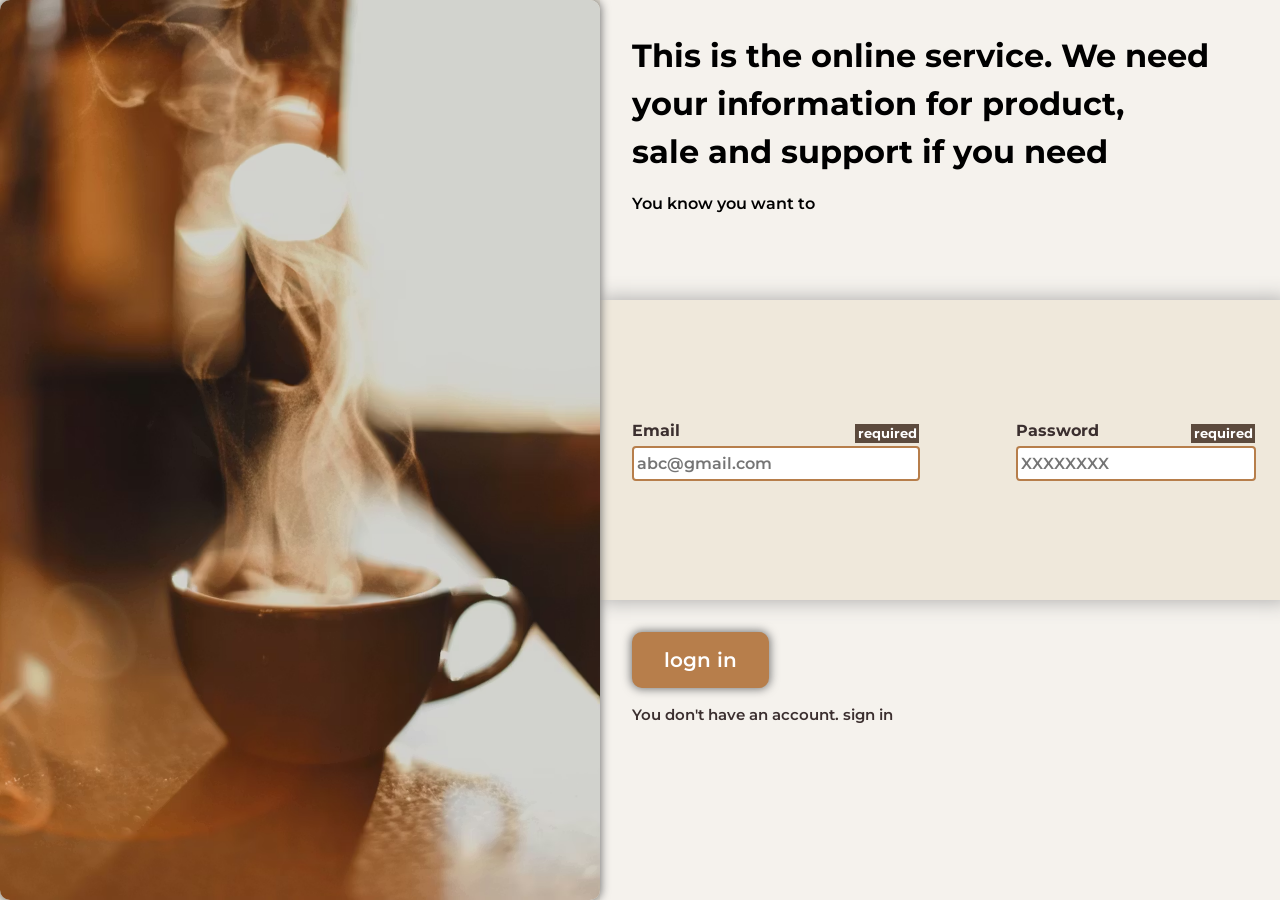
==== login.html @ 06b3f34a "add logn in html" ====
<!DOCTYPE html>
<html lang="en">
<head>
    <meta charset="UTF-8">
    <meta name="viewport" content="width=device-width, initial-scale=1.0">
    <title>Sign up</title>
    <link rel="stylesheet" href="style.css">
    <script src="script.js" defer></script>
</head>
<body>
    <div class="sign_in">
        <div class="image">
            <img src="image/side_picture.avif" alt="image">
        </div>
        <form id="form" class="form_signin" action="#" method="get">
            <div class="head_form">
                <h1 class="title">This is the online service. We need your information for product, sale and support if you need </h1>
                <p class="description">You know you want to</p>
            </div>
            <div class="body_form">
                <div class="email_user">
                    <label for="email">Email</label>
                    <input type="email" name="email" id="email" placeholder="abc@gmail.com" required>
                    <span></span>
                </div>
                <div class="password_field">
                    <label for="password">Password</label>
                    <input type="password" name="password" id="password" placeholder="XXXXXXXX" required minlength="8" maxlength="100">
                    <span></span>
                </div>
            </div>
            <div class="foot_form">
                <button id="btn" type="submit">logn in</button>
                <p>You don't have an account. <span class="sign">sign in</span></p>
            </div>
        </form>
    </div>
</body>
</html>
---- style.css ----
@import url('https://fonts.googleapis.com/css2?family=Montserrat:ital,wght@0,100..900;1,100..900&display=swap');
/*
  Josh's Custom CSS Reset
  https://www.joshwcomeau.com/css/custom-css-reset/
*/

*, *::before, *::after {
  box-sizing: border-box;
}

*:not(dialog) {
  margin: 0;
}

@media (prefers-reduced-motion: no-preference) {
  html {
    interpolate-size: allow-keywords;
  }
}

body {
  line-height: 1.5;
  -webkit-font-smoothing: antialiased;
  font-family: "Montserrat", sans-serif;
  background-color: var(--color-container);
}

img, picture, video, canvas, svg {
  display: block;
  max-width: 100%;
}

input, button, textarea, select {
  font: inherit;
}

p, h1, h2, h3, h4, h5, h6 {
  overflow-wrap: break-word;
  font-family: inherit;
}

p {
  text-wrap: pretty;
}
h1, h2, h3, h4, h5, h6 {
  text-wrap: balance;
}

#root, #__next {
  isolation: isolate;
}

:root {
  /* Màu nền trang */
  --color-background: #f5f2ed;   /* giấy cũ, beige nhẹ */
  --color-container: #efe8db;    /* container nhạt hơn nền để tạo chiều sâu */

  /* Màu chữ */
  --color-text-main: #3b2f2f;    /* nâu sẫm, dễ đọc */
  --color-text-secondary: #5c4a3d; /* nâu nhạt hơn cho subtitle / caption */
  --color-text-accent: #7c5e3c;  /* nâu đỏ ấm để nhấn nhá link / highlight */

  /* Màu nút / link / accent */
  --color-accent: #b77e4b;       /* nâu vàng ấm, tạo điểm nhấn */
  --color-accent-hover: #d1670b; /* hover đậm hơn */

  /* Border, divider */
  --color-border: #d4c3b0;       /* nâu nhạt / sepia */

  --body-font: "Montserrat", sans-serif;
  --second-font: "Dancing Script", cursive;
  --biggest-font-size: 3rem;
  --bigger-font-size: 2rem;
  --h1-font-size: 1.5rem;
  --h2-font-size: 1.25rem;
  --h3-font-size: 1rem;
  --normal-font-size: .938rem;
  --small-font-size: .813rem;
  
  --font-regular: 400;
  --font-semi-bold: 600;
  --font-bold: 700;
}

/* style sign in */

.sign_in{
    height: 100vh;
    width: 100vw;

    display: flex;
}

.sign_in .image{
    flex-shrink: 0;
    width: fit-content;
    height: 100vh;
    z-index: 2;
    overflow: hidden;
    border-radius: 10px;
    box-shadow: 0 0 10px 1px rgb(115, 115, 115);
}

.sign_in .image img{
    height: 100vh;
    object-fit: cover;
}

.sign_in .form_signin{
    display: flex;
    flex-direction: column;
    max-height: 100vh;
}

.sign_in .form_signin .head_form,
.sign_in .form_signin .body_form,
.sign_in .form_signin .foot_form{
    height: calc(100vh / 3);
}

.sign_in .form_signin .head_form{
    display: flex;
    padding: 2rem;
    flex-direction: column;
    background-color: var(--color-background);
}

.sign_in .form_signin .head_form .description{
    font-weight: var(--font-semi-bold);
    margin-top: 1rem;
}

.sign_in .form_signin .body_form{
    background-color: var(--color-container);
    color: var(--color-text-main);
    padding: 0 2rem;
    display: flex;
    justify-content: flex-start;
    align-items: center;
    gap: 6rem;
    box-shadow: 0 0 20px 1px rgb(172, 171, 171);
    z-index: 1;
}

.sign_in .form_signin .body_form .left{
    display: flex;
    flex-direction: column;
}

.sign_in .form_signin .body_form .right{
    display: flex;
    flex-direction: column;
}

.sign_in .form_signin .body_form label{
    display: block;
    font-weight: var(--font-bold);
    margin-bottom: 0.2rem;
}

.sign_in .form_signin .body_form div > div{
    margin-bottom: 0.5rem;
}

.sign_in .form_signin .foot_form{
    padding: 2rem;
    background-color: var(--color-background);
    color: var(--color-text-main);
    font-size: var(--normal-font-size);
    font-weight: var(--font-semi-bold);
}

.sign_in .form_signin .foot_form button[type="submit"]{
    padding: 0.8rem 2rem;
    font-size: var(--h2-font-size);
    margin-bottom: 1rem;
    background-color: var(--color-accent);
    border: none;
    color: white;
    border-radius: 10px;
    transition: 0.3s ease;
    box-shadow: 0 0 10px 1px rgb(115, 115, 115);
}

.sign_in .form_signin .foot_form button[type="submit"]:hover{
    background-color: var(--color-accent-hover);
    cursor: pointer;
    padding: 0.8rem 2.5rem
}

.sign_in .form_signin .foot_form .log{
    font-weight: var(--font-bold);
    color: var(--color-accent);
    transition: 0.3s ease;
}

.sign_in .form_signin .foot_form .log:hover{
    color: var(--color-accent-hover);
    cursor: pointer;
}

.sign_in .form_signin .body_form input{
    border-radius: 4px;
    border: 2px solid var(--color-accent);
}

.sign_in .form_signin .body_form input:focus{
    border: 2px solid var(--color-accent-hover);
}

.sign_in .form_signin .body_form input{
    outline: none;
    padding: 0.2rem;
    height: 2.2rem;
    width: 15rem;
    font-weight: var(--font-semi-bold);
    color: var(--color-text-accent);
}

.sign_in .form_signin .body_form input:user-invalid{
    border: 2px solid red;
}

.sign_in .form_signin .body_form input:user-invalid + span::after{
    content: "✖";
    color: red;
}

.sign_in .form_signin .body_form input:user-valid + span::after{
    content: "✓";
    color: green;
}

.sign_in .form_signin .body_form input[type="email"]{
    width: 18rem;
}

.sign_in .form_signin .body_form input:user-invalid{
    border: 2px solid red;
}

.sign_in .form_signin .body_form input + span{
    position: relative;
}

.sign_in .form_signin .body_form input[type="text"] + span::before, 
.sign_in .form_signin .body_form input[type="email"] + span::before,
.sign_in .form_signin .body_form input[type="password"] + span::before{
    content: "required";
    position: absolute;
    display: block;
    background-color: var(--color-text-secondary);
    font-weight: var(--font-bold);
    color: white;
    font-size: var(--small-font-size);
    width: 4rem;
    text-align: center;
    right: 1px;
    bottom: 30px;
}

.sign_in .form_signin .body_form .password_field{
    position: relative;
}

.sign_in .form_signin .body_form .password_field .password_rule{
    position: absolute;
    width: 18rem;
    left: 240px;
    top: 8px;
    visibility: hidden;
}

.sign_in .form_signin .body_form .password_field .password_rule li.valid{
    color: green;
}

.sign_in .form_signin .body_form .password_field:focus-within .password_rule{
    visibility: visible;
}
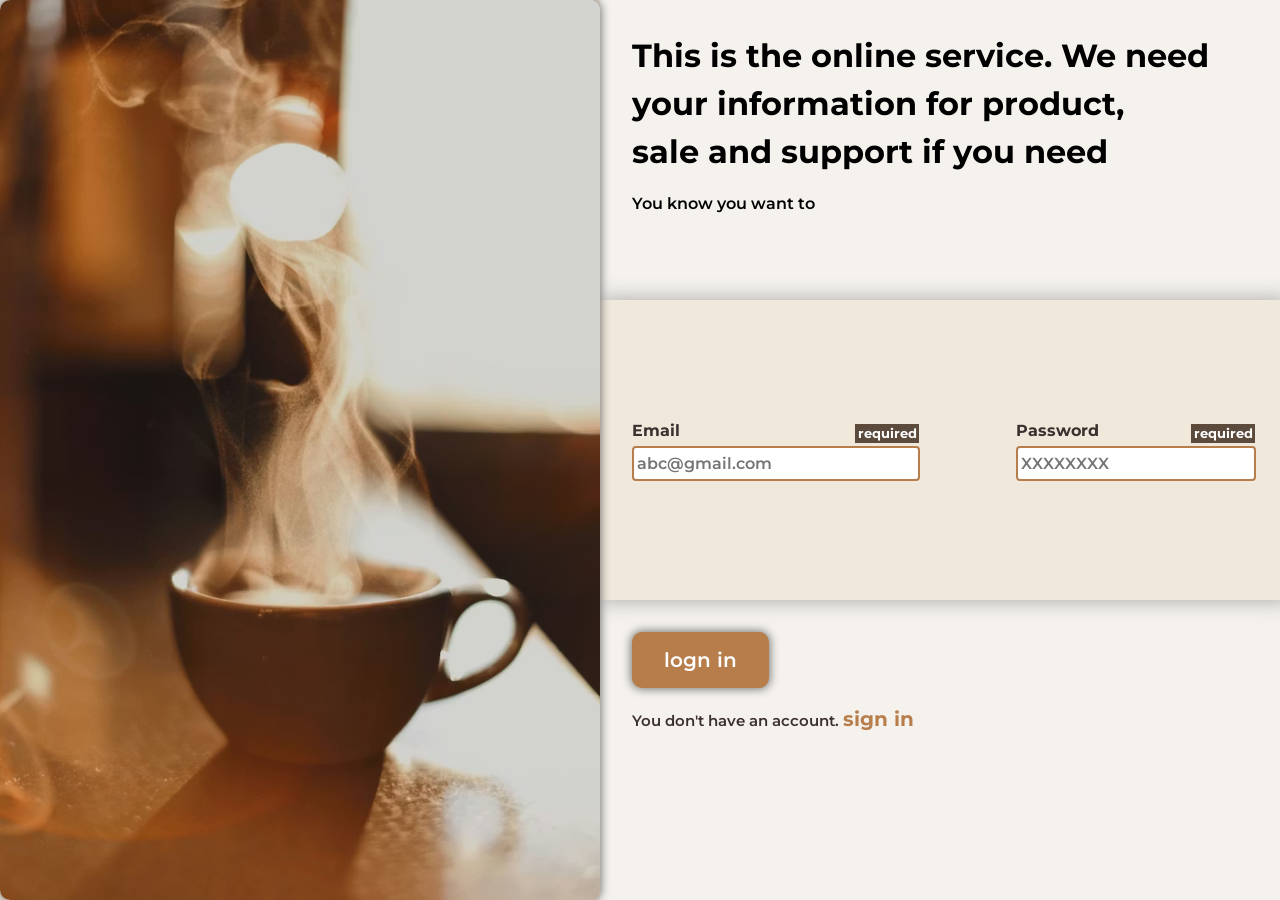
==== commit 965b2da2: "Link between login.html and sigin.html together" ====
--- a/login.html
+++ b/login.html
@@ -31,7 +31,7 @@
             </div>
             <div class="foot_form">
                 <button id="btn" type="submit">logn in</button>
-                <p>You don't have an account. <span class="sign">sign in</span></p>
+                <p>You don't have an account. <a href="signin.html"><span class="sign">sign in</span></a></p>
             </div>
         </form>
     </div>
--- a/style.css
+++ b/style.css
@@ -48,6 +48,10 @@
 
 #root, #__next {
   isolation: isolate;
+}
+
+a{
+    text-decoration: none;
 }
 
 :root {
@@ -190,6 +194,7 @@
 
 .sign_in .form_signin .foot_form .log{
     font-weight: var(--font-bold);
+    font-size: var(--h2-font-size);
     color: var(--color-accent);
     transition: 0.3s ease;
 }
@@ -279,3 +284,14 @@
     visibility: visible;
 }
 
+.sign_in .form_signin .foot_form .sign{
+    color: var(--color-accent);
+    font-size: var(--h2-font-size);
+    font-weight: var(--font-bold);
+    transition: 0.3s ease;
+}
+
+.sign_in .form_signin .foot_form .sign:hover{
+    cursor: pointer;
+    color: var(--color-accent-hover);
+}
